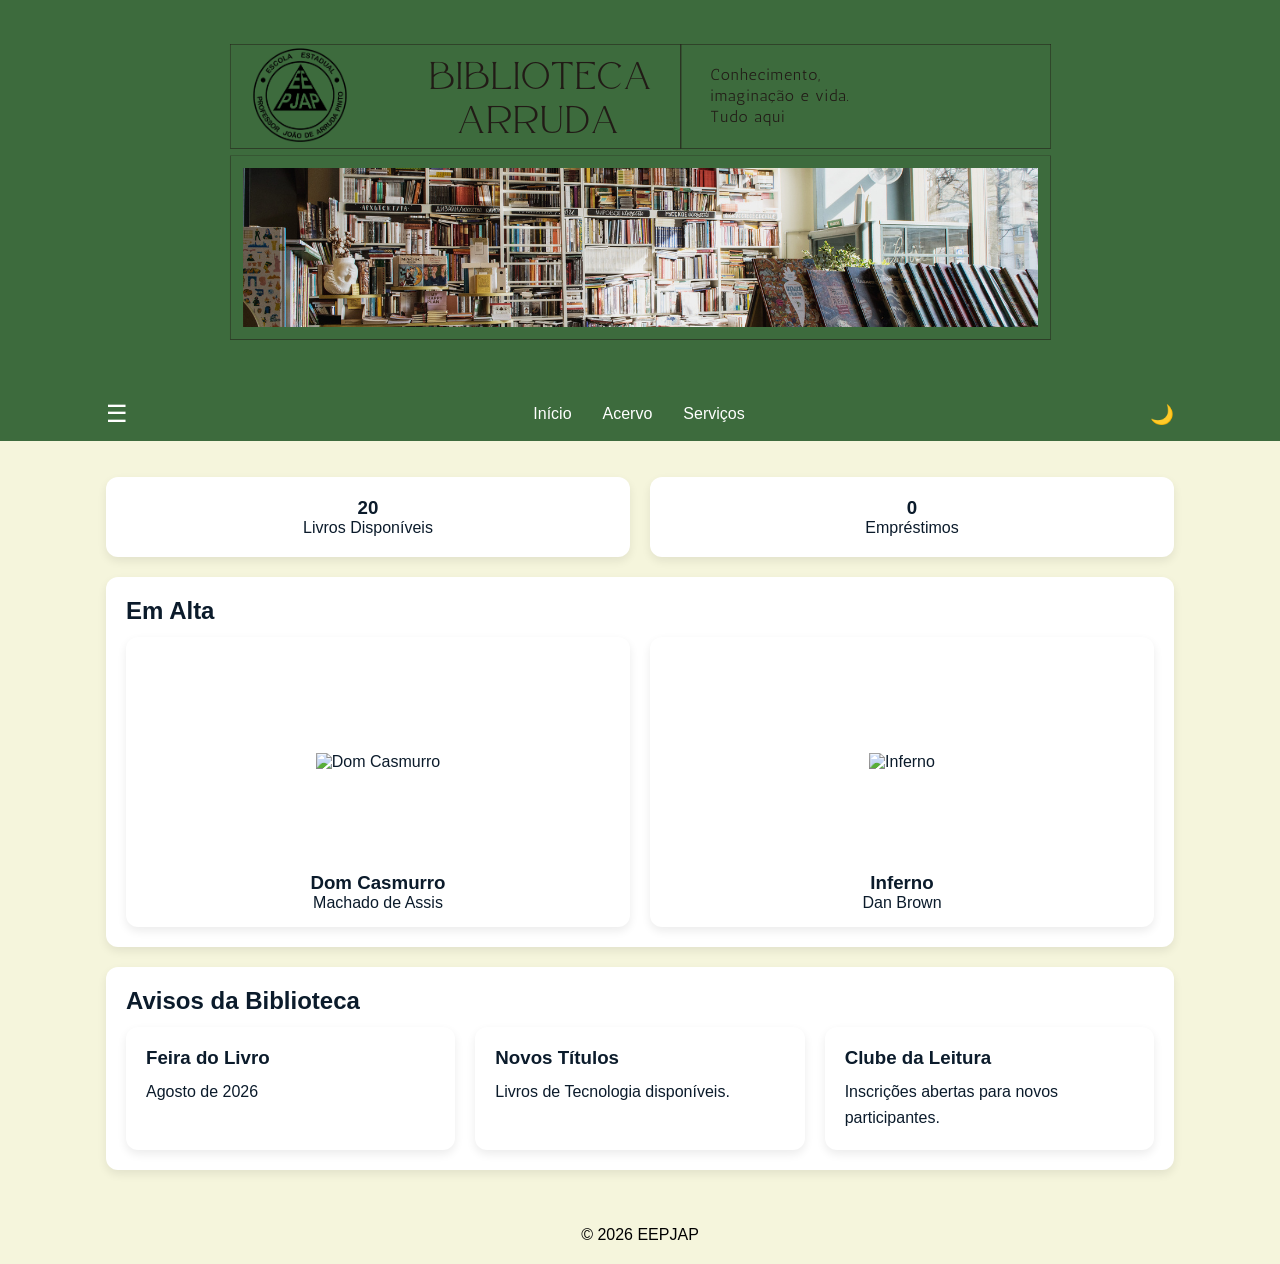
==== index.html @ 52b61f0d "Add files via upload" ====
<!DOCTYPE html>
<html lang="pt-br">
<head>
    <meta charset="UTF-8">
    <meta name="viewport" content="width=device-width, initial-scale=1.0">
    <title>Biblioteca Arruda</title>

    <link rel="stylesheet" href="style.css">
</head>
<body>

<header>
    <div class="container brand">
        <img src="biblioArruda.png" alt="Banner Biblioteca Arruda">
    </div>
</header>

<nav>
    <div class="nav-inner">

        <button
            class="menu-toggle"
            id="menu-toggle"
            aria-expanded="false">
            ☰
        </button>


        <div class="menu" id="main-menu">
            <a href="index.html">Início</a>
            <a href="acervo.html">Acervo</a>
            <a href="servico.html">Serviços</a>
        </div>

        <button id="tema-btn">Tema</button>

    </div>
</nav>

<main class="container">

    <!-- Estatísticas -->
    <div class="stats">

        <div class="stat-card">
            <h3>20</h3>
            <p>Livros Disponíveis</p>
        </div>

        <div class="stat-card">
            <h3>0</h3>
            <p>Empréstimos</p>
        </div>

    </div>

    <!-- Livros em destaque -->
    <section>

        <h2>Em Alta</h2>

        <div class="livros-grid">

            <div class="livro-card">

                <div class="book-cover">
                    <img
                        src="https://encrypted-tbn0.gstatic.com/images?q=tbn:ANd9GcQMt76j895jT-kC3Kdtqr9kqqfUuXa9z8rQNZuJt3aUrw&s=10"
                        alt="Dom Casmurro">
                </div>

                <h3>Dom Casmurro</h3>

                <p>Machado de Assis</p>

            </div>


            <div class="livro-card">

                <div class="book-cover">
                    <img
                        src="https://encrypted-tbn0.gstatic.com/images?q=tbn:ANd9GcTLTEyytvILEUBGYuAqr8Wg9MrZHeJqKqQFOQswsAsFNg&s=10"
                        alt="Inferno">
                </div>

                <h3>Inferno</h3>

                <p>Dan Brown</p>

            </div>

        </div>

    </section>


    <section>

        <h2>Avisos da Biblioteca</h2>

        <div class="grid">

            <div class="card">
                <h3>Feira do Livro</h3>
                <p>Agosto de 2026</p>
            </div>

            <div class="card">
                <h3>Novos Títulos</h3>
                <p>Livros de Tecnologia disponíveis.</p>
            </div>

            <div class="card">
                <h3>Clube da Leitura</h3>
                <p>Inscrições abertas para novos participantes.</p>
            </div>

        </div>

    </section>

</main>

<footer>
    <p>© 2026 EEPJAP</p>
</footer>

<script src="script.js"></script>

</body>
</html>
---- style.css ----
:root{
    --primary: rgb(61, 107, 61);
    --primary-dark: #3d6b3d;
    --bg: rgb(245, 245, 220);
    --card: #ffffff;
    --text: #0b1b2b;
    --border: #d1d5db;
    --shadow: 0 4px 10px rgba(0,0,0,0.08);
}

*{
    margin:0;
    padding:0;
    box-sizing:border-box;
}

body{
    font-family: Arial, Helvetica, sans-serif;
    background: var(--bg);
    color: var(--text);
    min-height:100vh;
    
}

/* HEADER */

header{
    background:
    linear-gradient(
        90deg,
        var(--primary),
        var(--primary-dark)
    );

    color:white;
    padding:20px;
}

header img{
    max-width: 100%;
    height:auto;
    display:block;
    margin:auto;
}

   /* CONTAINER */

.container{
    max-width:1100px;
    margin:auto;
    padding:16px;
}


  /* MENU */

    nav{
        background:var(--primary-dark);
    }

    .nav-inner{
        max-width:1100px;
        margin:auto;
        padding:10px 16px;

        display:flex;
        justify-content:space-between;
        align-items:center;
    }

.menu{
    display:flex;
    gap:15px;
}

.menu a{
    color:white;
    text-decoration:none;
    padding:8px;
    border-radius:6px;
}

.menu a:hover{
    background:rgba(255,255,255,0.15);
}

.menu-toggle{
    background:none;
    border:none;
    color:white;
    font-size:1.5rem;
    cursor:pointer;
}

#tema-btn{
    background:none;
    border:none;
    color:white;
    font-size:1.2rem;
    cursor:pointer;
}

/* LINKS */

a{
    color:inherit;
    text-decoration:none;
}

section h2 a{
    color:var(--text);
}

section h2 a:hover{
    color:var(--primary);
    text-decoration:underline;
}

/* SECTIONS */

section{
    background:var(--card);
    padding:20px;
    margin:20px 0;
    border-radius:12px;
    box-shadow:var(--shadow);
}

section h2{
    margin-bottom:12px;
}

/* ESTATÍSTICA */

.stats{
    display:flex;
    gap:20px;
    flex-wrap:wrap;
    margin:20px 0;
}

.stat-card{
    flex:1;
    min-width:180px;

    background:var(--card);

    padding:20px;

    border-radius:12px;

    text-align:center;

    box-shadow:var(--shadow);

    transition:.3s;
}

.stat-card:hover{
    transform:translateY(-5px);
}

/* LIVROS EM DESTAQUE */

.livros-grid{
    display:grid;

    grid-template-columns:
    repeat(auto-fit,minmax(180px,1fr));

    gap:20px;
}

.livro-card{
    background:var(--card);

    padding:15px;

    border-radius:12px;

    text-align:center;

    box-shadow:var(--shadow);

    transition:.3s;
}

.livro-card:hover{
    transform:translateY(-5px);
}

/* ACERVO */

.filters{
    display:flex;
    gap:10px;
    flex-wrap:wrap;
    margin:20px;
}

.filter-btn{
    padding:10px 15px;

    border:none;

    border-radius:20px;

    background:var(--card);
    color:var(--text);

    cursor:pointer;

    box-shadow:var(--shadow);
}

.filter-btn.active{
    background:var(--primary);
    color:white;
}

.books-grid{
    display:grid;

    grid-template-columns:
    repeat(auto-fit,minmax(220px,1fr));

    gap:20px;

    padding:20px;
}

.book-card{
    background:var(--card);

    border-radius:12px;

    overflow:hidden;

    box-shadow:var(--shadow);

    transition:.3s;
}

.book-card:hover{
    transform:translateY(-5px);
}

.book-cover{
    width: 100%;
    height: 220px;

    display: flex;
    justify-content: center;
    align-items: center;

    background:var(--card);
    overflow: hidden;
}

.book-cover img{
    max-width: 90%;
    max-height: 90%;

    object-fit: contain;
    display: block;
}

.book-info{
    padding:15px;
}

.book-title{
    font-weight:bold;
}

.book-author{
    color:#666;
    margin:5px 0;
}

footer{
    width:100%;
    margin-top:auto;
    padding:20px;
    text-align:center;
    color:var(--text);
}

.book-status{
    padding:5px 10px;
    border-radius:12px;
    font-size:.8rem;
}

.available{
    background:#dcfce7;
    color:#166534;
}

.borrowed{
    background:#fee2e2;
    color:#991b1b;
}


/* SERVIÇOS */

.grid{
    display:grid;

    grid-template-columns:
    repeat(auto-fit,minmax(250px,1fr));

    gap:20px;
}

.card{
    background:var(--card);

    padding:20px;

    border-radius:12px;

    box-shadow:var(--shadow);

    transition:.3s;
}

.card:hover{
    transform:translateY(-5px);
}

.card ul{
    list-style:none;
    margin-top:10px;
}

.card li{
    margin-bottom:8px;
}

.btn{
    margin-top:15px;

    padding:10px 15px;

    border:none;

    border-radius:8px;

    background:var(--primary);

    color:white;

    cursor:pointer;
}

.btn:hover{
    background:var(--primary-dark);
}

footer {
    width: 100%;
    margin-top: auto;
    padding: 20px;
    text-align: center;
    color: rgb(0, 0, 0);
}

/* TEMA ESCURO */

.dark-mode{

    --bg:#121212;
    --card:#1f1f1f;
    --text:#ffffff;
    --border:#3a3a3a;
    --shadow:0 4px 10px rgba(0,0,0,.35);

}

/* Fundo geral */
.dark-mode body{
    background:var(--bg);
    color:var(--text);
}

/* Cards e seções */
.dark-mode section,
.dark-mode .stat-card,
.dark-mode .livro-card,
.dark-mode .book-card,
.dark-mode .card,
.dark-mode .filter-btn,
.dark-mode .book-cover{
    background:var(--card);
    color:var(--text);
}

/* Navegação */
.dark-mode nav{
    background:#244424;
}

/* Autor */
.dark-mode .book-author{
    color:#666;
    margin:5px 0;
}

/* Rodapé */
.dark-mode footer{
    color:var(--text);
}

/* RESPONSIVO */

@media(max-width:700px){

    .menu{
        display:none;
        flex-direction:column;
    }

    .menu.active{
        display:flex;
    }

    .stats{
        flex-direction:column;
    }
}

/* PÁGINA DE EMPRÉSTIMOS */

.page-intro{
    text-align:center;
    padding:35px 20px;
}

.page-intro h1{
    margin-bottom:10px;
}

.page-intro p{
    max-width:700px;
    margin:auto;
    line-height:1.6;
}


/* CABEÇALHO DAS SEÇÕES */

.section-header{
    margin-bottom:25px;
}

.section-header h2{
    margin-bottom:8px;
}

.section-header p{
    color:#666;
    line-height:1.5;
}


/* FORMULÁRIOS */

.library-form{
    display:flex;
    flex-direction:column;
    gap:20px;
    max-width:800px;
}


.form-group{
    display:flex;
    flex-direction:column;
    gap:7px;
}


.form-group label{
    font-weight:bold;
    color:var(--text);
}


.form-group input{
    width:100%;
    padding:13px 15px;

    border:1px solid var(--border);
    border-radius:8px;

    background:var(--card);
    color:var(--text);

    font-size:1rem;

    outline:none;

    transition:.2s;
}


.form-group input:focus{
    border-color:var(--primary);

    box-shadow:
        0 0 0 3px
        rgba(61,107,61,.15);
}


/* DUAS COLUNAS */

.form-row{
    display:grid;

    grid-template-columns:
    repeat(2,1fr);

    gap:20px;
}


/* BOTÕES DOS FORMULÁRIOS */

.btn,
button.btn,
a.btn{
display:inline-flex;
align-items:center;
justify-content:center;

min-height:42px;
padding:10px 18px;

border:1px solid transparent;
border-radius:8px;

background:var(--primary);
color:white;

font-family:Arial, Helvetica, sans-serif;
font-size:1rem;
font-weight:normal;
line-height:1.2;

text-align:center;
text-decoration:none;

cursor:pointer;
box-sizing:border-box;

transition:
    background .3s ease,
    transform .3s ease,
    box-shadow .3s ease;


}

/* Quando o mouse passa por cima */

.btn:hover,
button.btn:hover,
a.btn:hover{
background:var(--primary-dark);
color:white;


text-decoration:none;

transform:translateY(-2px);

box-shadow:
    0 5px 12px
    rgba(0,0,0,.15);


}

/* Quando o botão é pressionado */

.btn:active,
button.btn:active,
a.btn:active{
transform:translateY(0);

box-shadow:none;

}

/* Quando o botão recebe foco pelo teclado */

.btn:focus-visible,
button.btn:focus-visible,
a.btn:focus-visible{
outline:3px solid rgba(61,107,61,.25);
outline-offset:2px;
}

/* Botões dentro dos formulários */

.library-form .btn{
align-self:flex-start;
min-width:200px;
}

/* No celular */

@media(max-width:700px){

.library-form .btn{
    width:100%;
}

}


.library-form .btn:hover{
    transform:translateY(-2px);

    box-shadow:
        0 5px 12px
        rgba(0,0,0,.15);
}


/* CARDS DAS REGRAS */

.card{
    transition:
        transform .3s,
        box-shadow .3s;
}


.card h3{
    margin-bottom:10px;
}


.card p{
    line-height:1.6;
}


/* CORES DOS TEXTOS NO MODO ESCURO */

.dark-mode .section-header p{
    color:#d1d5db;
}


/* CAMPOS NO MODO ESCURO */

.dark-mode .form-group input{
    border-color:#3a3a3a;
}


/* RESPONSIVIDADE */

@media(max-width:700px){

    .form-row{
        grid-template-columns:1fr;
    }

    .library-form .btn{
        width:100%;
    }

    .page-intro{
        padding:25px 15px;
    }

}
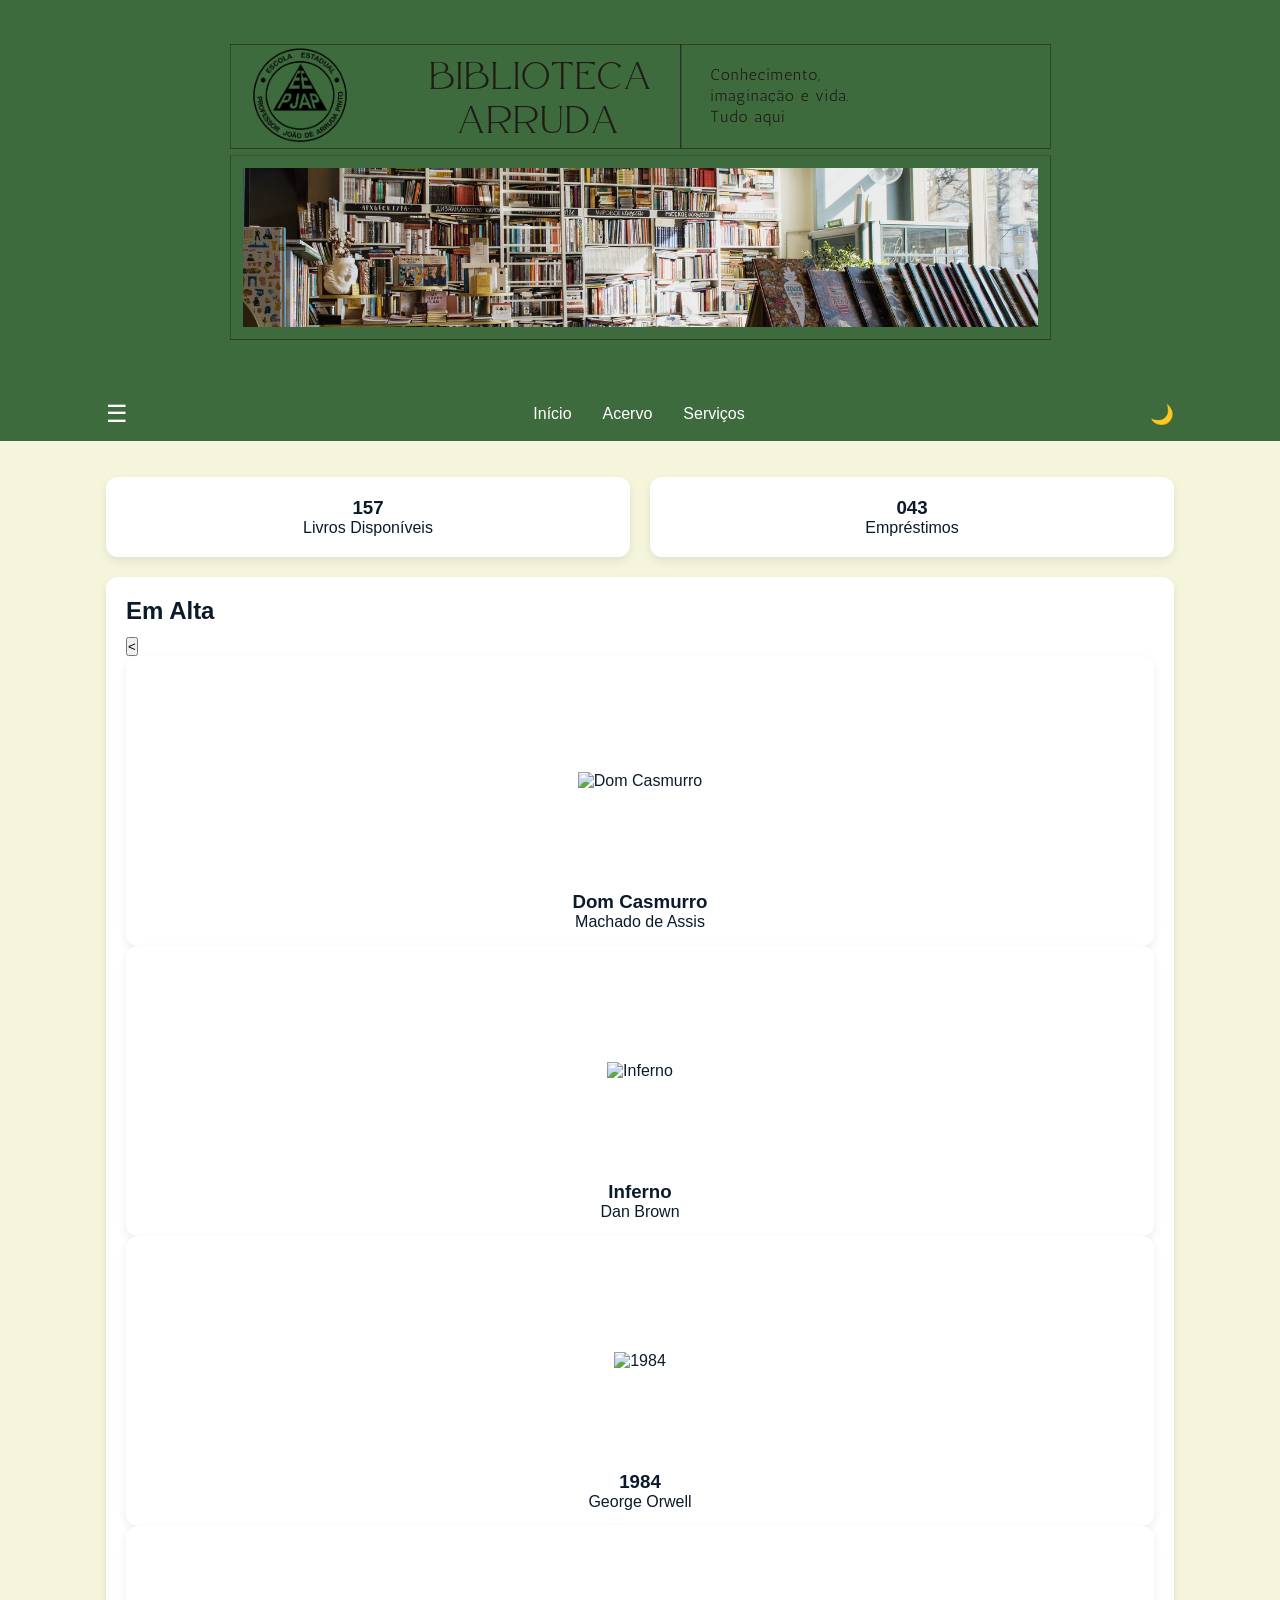
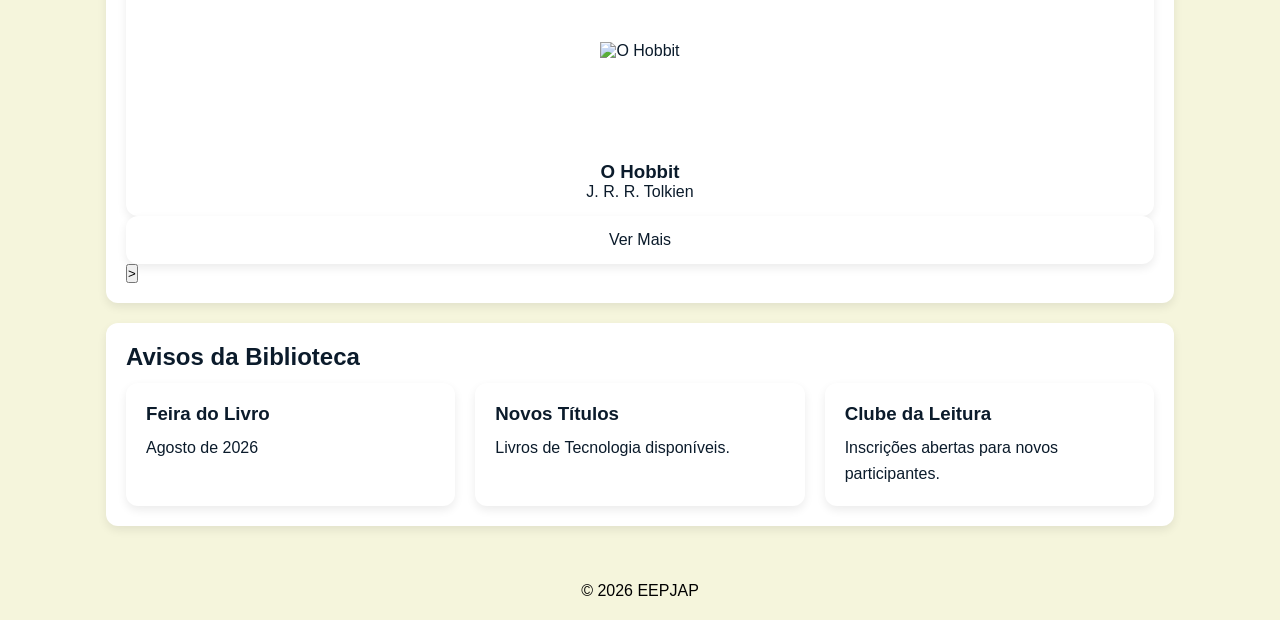
==== commit 5e828302: "Update index.html" ====
--- a/index.html
+++ b/index.html
@@ -32,7 +32,7 @@
             <a href="servico.html">Serviços</a>
         </div>
 
-        <button id="tema-btn">Tema</button>
+        <button id="tema-btn">🌙</button>
 
     </div>
 </nav>
@@ -43,12 +43,12 @@
     <div class="stats">
 
         <div class="stat-card">
-            <h3>20</h3>
+            <h3>157</h3>
             <p>Livros Disponíveis</p>
         </div>
 
         <div class="stat-card">
-            <h3>0</h3>
+            <h3>043</h3>
             <p>Empréstimos</p>
         </div>
 
@@ -56,42 +56,53 @@
 
     <!-- Livros em destaque -->
     <section>
-
         <h2>Em Alta</h2>
 
-        <div class="livros-grid">
+        <div class="carousel">
+            <button class="carousel-btn prev" id="prev"><</button>
 
-            <div class="livro-card">
+            <div class="carousel-track" id="carousel-track">
 
-                <div class="book-cover">
-                    <img
-                        src="https://encrypted-tbn0.gstatic.com/images?q=tbn:ANd9GcQMt76j895jT-kC3Kdtqr9kqqfUuXa9z8rQNZuJt3aUrw&s=10"
-                        alt="Dom Casmurro">
+                <div class="livro-card">
+                    <div class="book-cover">
+                        <img src="imagens/dom-casmurro.jpg" alt="Dom Casmurro">
+                    </div>
+                    <h3>Dom Casmurro</h3>
+                    <p>Machado de Assis</p>
                 </div>
 
-                <h3>Dom Casmurro</h3>
-
-                <p>Machado de Assis</p>
-
-            </div>
-
-
-            <div class="livro-card">
-
-                <div class="book-cover">
-                    <img
-                        src="https://encrypted-tbn0.gstatic.com/images?q=tbn:ANd9GcTLTEyytvILEUBGYuAqr8Wg9MrZHeJqKqQFOQswsAsFNg&s=10"
-                        alt="Inferno">
+                <div class="livro-card">
+                    <div class="book-cover">
+                        <img src="imagens/inferno.jpg" alt="Inferno">
+                    </div>
+                    <h3>Inferno</h3>
+                    <p>Dan Brown</p>
                 </div>
 
-                <h3>Inferno</h3>
+                <div class="livro-card">
+                    <div class="book-cover">
+                        <img src="imagens/1984.jpg" alt="1984">
+                    </div>
+                    <h3>1984</h3>
+                    <p>George Orwell</p>
+                </div>
 
-                <p>Dan Brown</p>
-
+                <div class="livro-card">
+                    <div class="book-cover">
+                        <img src="imagens/hobbit.jpg" alt="O Hobbit">
+                    </div>
+                    <h3>O Hobbit</h3>
+                    <p>J. R. R. Tolkien</p>
+                </div>
+                
+                <div class="livro-card">
+                    <div class=book-cover"ver-sessão" >
+                     <a href="acervo.html"> Ver Mais </a>
+                    </div>
+                </div>
             </div>
-
+            <button class="carousel-btn next" id="next">></button>
         </div>
-
     </section>
 
 
@@ -129,4 +140,4 @@
 <script src="script.js"></script>
 
 </body>
-</html>+</html>
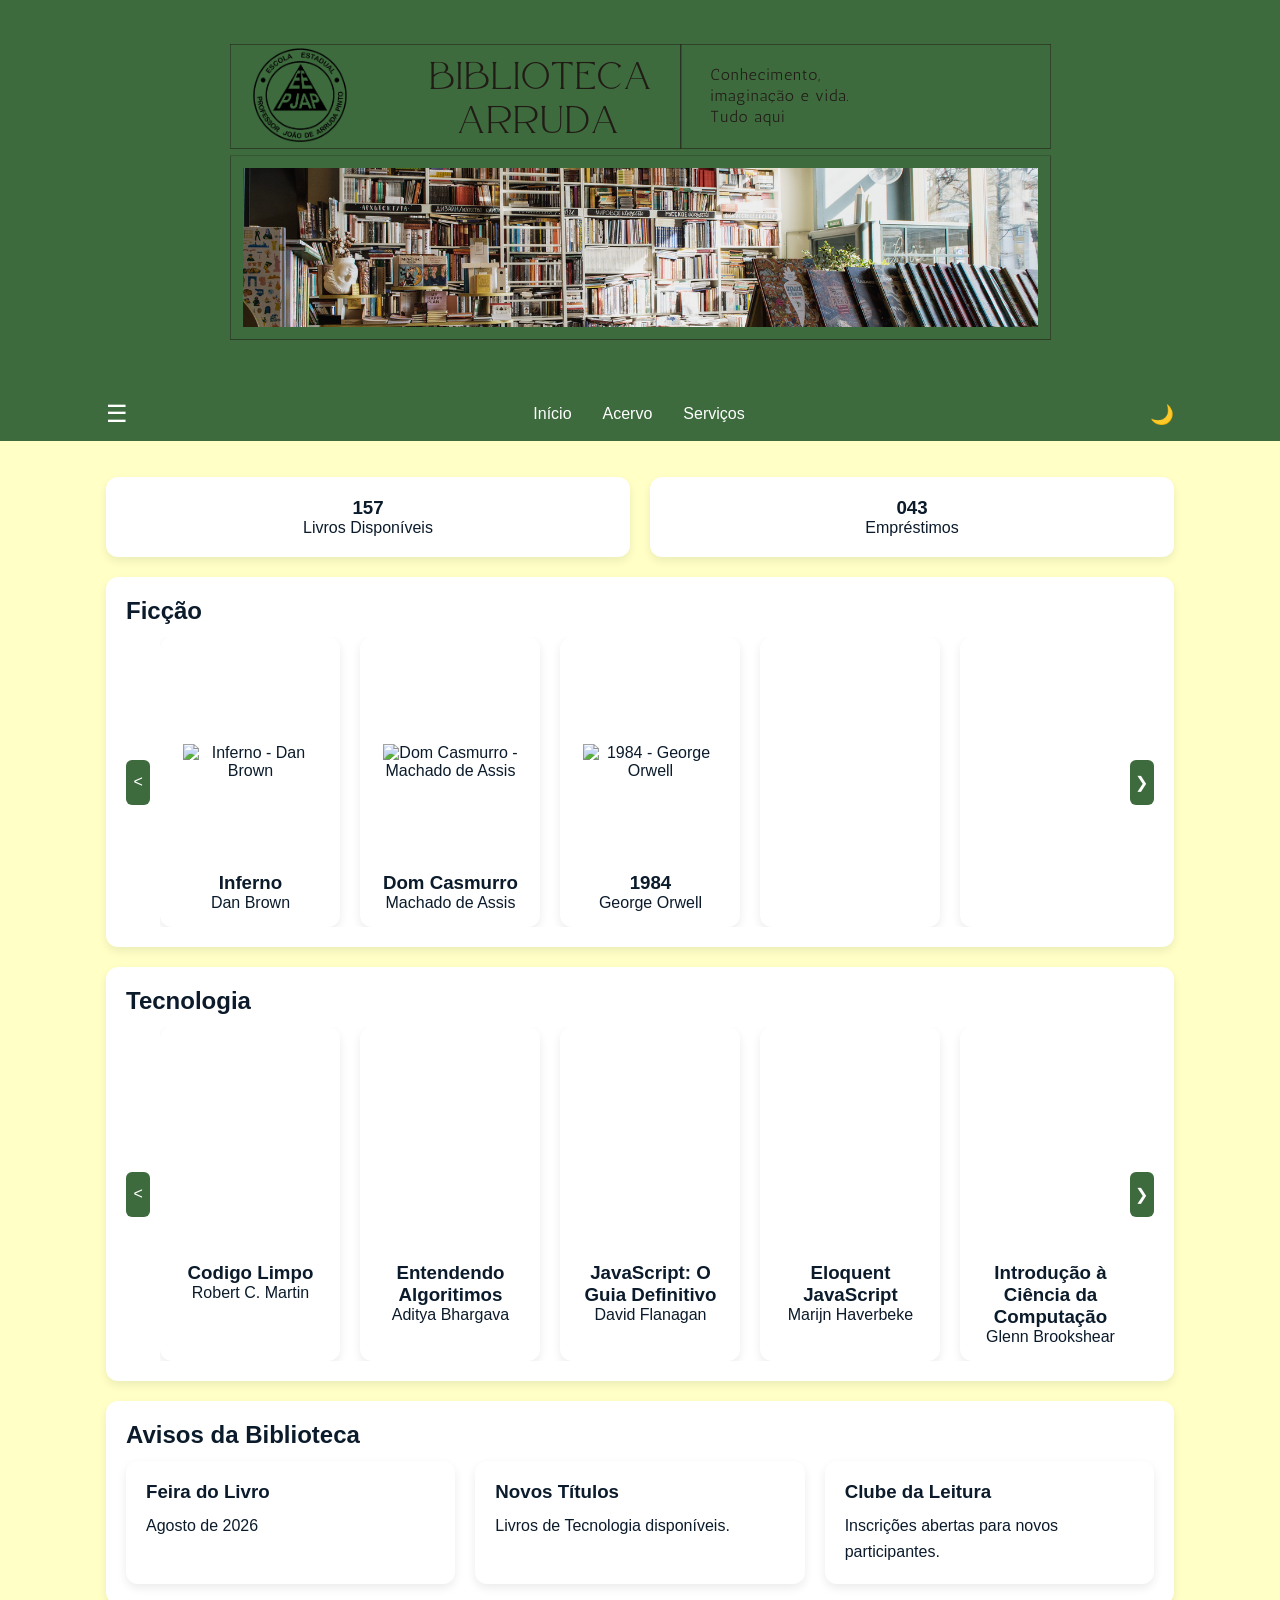
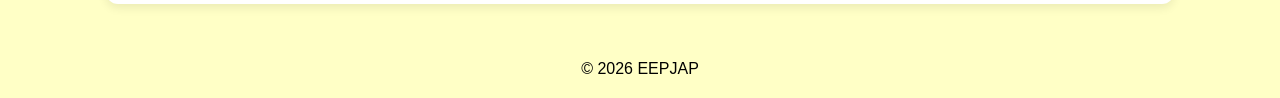
==== commit 6890313a: "Update index.html" ====
--- a/index.html
+++ b/index.html
@@ -56,8 +56,7 @@
 
     <!-- Livros em destaque -->
     <section>
-        <h2>Em Alta</h2>
-
+            <h2>Ficção</h2>
         <div class="carousel">
             <button class="carousel-btn prev" id="prev"><</button>
 
@@ -65,7 +64,15 @@
 
                 <div class="livro-card">
                     <div class="book-cover">
-                        <img src="imagens/dom-casmurro.jpg" alt="Dom Casmurro">
+                        <img src="https://encrypted-tbn0.gstatic.com/images?q=tbn:ANd9GcTLTEyytvILEUBGYuAqr8Wg9MrZHeJqKqQFOQswsAsFNg&s=10", alt="Inferno - Dan Brown">
+                    </div>
+                    <h3>Inferno</h3>
+                    <p>Dan Brown</p>
+                </div>
+
+                <div class="livro-card">
+                    <div class="book-cover">
+                        <img src="https://encrypted-tbn0.gstatic.com/images?q=tbn:ANd9GcQMt76j895jT-kC3Kdtqr9kqqfUuXa9z8rQNZuJt3aUrw&s=10", alt="Dom Casmurro - Machado de Assis">
                     </div>
                     <h3>Dom Casmurro</h3>
                     <p>Machado de Assis</p>
@@ -73,38 +80,150 @@
 
                 <div class="livro-card">
                     <div class="book-cover">
-                        <img src="imagens/inferno.jpg" alt="Inferno">
-                    </div>
-                    <h3>Inferno</h3>
-                    <p>Dan Brown</p>
-                </div>
-
-                <div class="livro-card">
-                    <div class="book-cover">
-                        <img src="imagens/1984.jpg" alt="1984">
+                        <img src="https://encrypted-tbn0.gstatic.com/images?q=tbn:ANd9GcS5ukGhQfNNae9gzuA52byuzNgZxsnehtLOOGXznlaq_Q&s=10", alt="1984 - George Orwell">
                     </div>
                     <h3>1984</h3>
                     <p>George Orwell</p>
                 </div>
-
-                <div class="livro-card">
-                    <div class="book-cover">
-                        <img src="imagens/hobbit.jpg" alt="O Hobbit">
-                    </div>
-                    <h3>O Hobbit</h3>
-                    <p>J. R. R. Tolkien</p>
-                </div>
                 
-                <div class="livro-card">
-                    <div class=book-cover"ver-sessão" >
-                     <a href="acervo.html"> Ver Mais </a>
-                    </div>
-                </div>
-            </div>
-            <button class="carousel-btn next" id="next">></button>
+                
+                    <div class="livro-card">
+                        <div class="book-cover">
+                            <img src="" alt="">
+                        </div>
+                        <h3></h3>
+                        <p></p>
+                    </div>
+
+                    <div class="livro-card">
+                        <div class="book-cover">
+                            <img src="" alt="">
+                        </div>
+                        <h3></h3>
+                        <p></p>
+                    </div>
+
+                    <div class="livro-card">
+                        <div class="book-cover">
+                            <img src="" alt="">
+                        </div>
+                        <h3></h3>
+                        <p></p>
+                    </div>
+
+                    <div class="livro-card">
+                        <div class="book-cover">
+                            <img src="" alt="">
+                        </div>
+                        <h3></h3>
+                        <p></p>
+                    </div>
+
+
+                <div class="livro-card ver-acervo">
+                    <a href="acervo.html">+</a>
+                </div>
+            </div>
+
+            <button class="carousel-btn next" id="next">❯</button>
         </div>
     </section>
 
+    <section>
+            <h2>Tecnologia</h2>
+        <div class="carousel">
+            <button class="carousel-btn prev" id="prev"><</button>
+
+                <div class="carousel-track" id="carousel-track">
+
+                    <div class="livro-card">
+                        <div class="book-cover">
+                            <img src="" alt="">
+                        </div>
+                        <h3>Codigo Limpo</h3>
+                        <p>Robert C. Martin</p>
+                    </div>
+
+                    <div class="livro-card">
+                        <div class="book-cover">
+                            <img src="" alt="">
+                        </div>
+                        <h3>Entendendo Algoritimos</h3>
+                        <p>Aditya Bhargava</p>
+                    </div>
+
+                    <div class="livro-card">
+                        <div class="book-cover">
+                            <img src="" alt="">
+                        </div>
+                        <h3>JavaScript: O Guia Definitivo</h3>
+                        <p>David Flanagan</p>
+                    </div>
+
+                    <div class="livro-card">
+                        <div class="book-cover">
+                            <img src="" alt="">
+                        </div>
+                        <h3>Eloquent JavaScript</h3>
+                        <p>Marijn Haverbeke</p>
+                    </div>
+
+                    <div class="livro-card">
+                        <div class="book-cover">
+                            <img src="" alt="">
+                        </div>
+                        <h3>Introdução à Ciência da Computação</h3>
+                        <p>Glenn Brookshear</p>
+                    </div>
+
+                    <div class="livro-card">
+                        <div class="book-cover">
+                            <img src="" alt="">
+                        </div>
+                        <h3>HTML e CSS</h3>
+                        <p>Jon Duckett</p>
+                    </div>
+
+                    <div class="livro-card">
+                        <div class="book-cover">
+                            <img src="" alt="">
+                        </div>
+                        <h3></h3>
+                        <p></p>
+                    </div>
+
+                    <div class="livro-card">
+                        <div class="book-cover">
+                            <img src="" alt="">
+                        </div>
+                        <h3></h3>
+                        <p></p>
+                    </div>
+
+                    <div class="livro-card">
+                        <div class="book-cover">
+                            <img src="" alt="">
+                        </div>
+                        <h3></h3>
+                        <p></p>
+                    </div>
+
+                    <div class="livro-card">
+                        <div class="book-cover">
+                            <img src="" alt="">
+                        </div>
+                        <h3></h3>
+                        <p></p>
+                    </div>
+
+                        <div class="livro-card ver-acervo">
+                            <a href="acervo.html">+</a>
+                        </div>
+                </div>
+
+            <button class="carousel-btn next" id="next">❯</button>
+        </div>
+    </section>
 
     <section>
 
--- a/style.css
+++ b/style.css
@@ -1,7 +1,7 @@
 :root{
     --primary: rgb(61, 107, 61);
     --primary-dark: #3d6b3d;
-    --bg: rgb(245, 245, 220);
+    --bg: rgb(255, 255, 198);
     --card: #ffffff;
     --text: #0b1b2b;
     --border: #d1d5db;
@@ -43,6 +43,66 @@
     margin:auto;
 }
 
+/* ===== CARROSSEL ===== */
+
+.carousel{
+    position: relative;
+    display: flex;
+    align-items: center;
+    gap: 10px;
+}
+
+.carousel-track{
+    display: flex;
+    gap: 20px;
+    overflow: hidden;
+    scroll-behavior: smooth;
+
+    width: calc((180px * 5) + (20px * 4));
+}
+
+.carousel-btn{
+    width: 25px;
+    height: 45px;
+    border-radius: 6px;
+    background: var(--primary);
+    color: white;
+    border: none;
+    font-size: 16px;
+    cursor: pointer;
+}
+
+.carousel-btn:hover{
+    background: var(--primary-dark);
+    transform: translateY(-2px);
+}
+
+.carousel-track .livro-card{
+    min-width: 180px;
+    flex: 0 0 180px;
+}
+
+.ver-acervo{
+    background: var(--primary);
+    text-align: center;
+}
+
+.ver-sessão a{
+    text-decoration: none;
+    color: white;
+}
+
+.ver-sessão .book-cover{
+    font-size: 60px;
+    display: flex;
+    justify-content: center;
+    align-items: center;
+}
+
+.ver-sessão:hover{
+    transform: translateY(-5px);
+}
+
    /* CONTAINER */
 
 .container{
@@ -190,6 +250,29 @@
 }
 
 /* ACERVO */
+
+/* BARRA DE PESQUISA */
+
+.search-box{
+    width:100%;
+    padding:12px;
+    margin-top:10px;
+
+    border:1px solid var(--border);
+    border-radius:8px;
+
+    background:var(--card);
+    color:var(--text);
+
+    font-size:1rem;
+    outline:none;
+}
+
+.search-box:focus{
+    border-color:var(--primary);
+
+    box-shadow:0 0 0 3px rgba(61,107,61,.15);
+}
 
 .filters{
     display:flex;
@@ -680,4 +763,4 @@
         padding:25px 15px;
     }
 
-}+}
